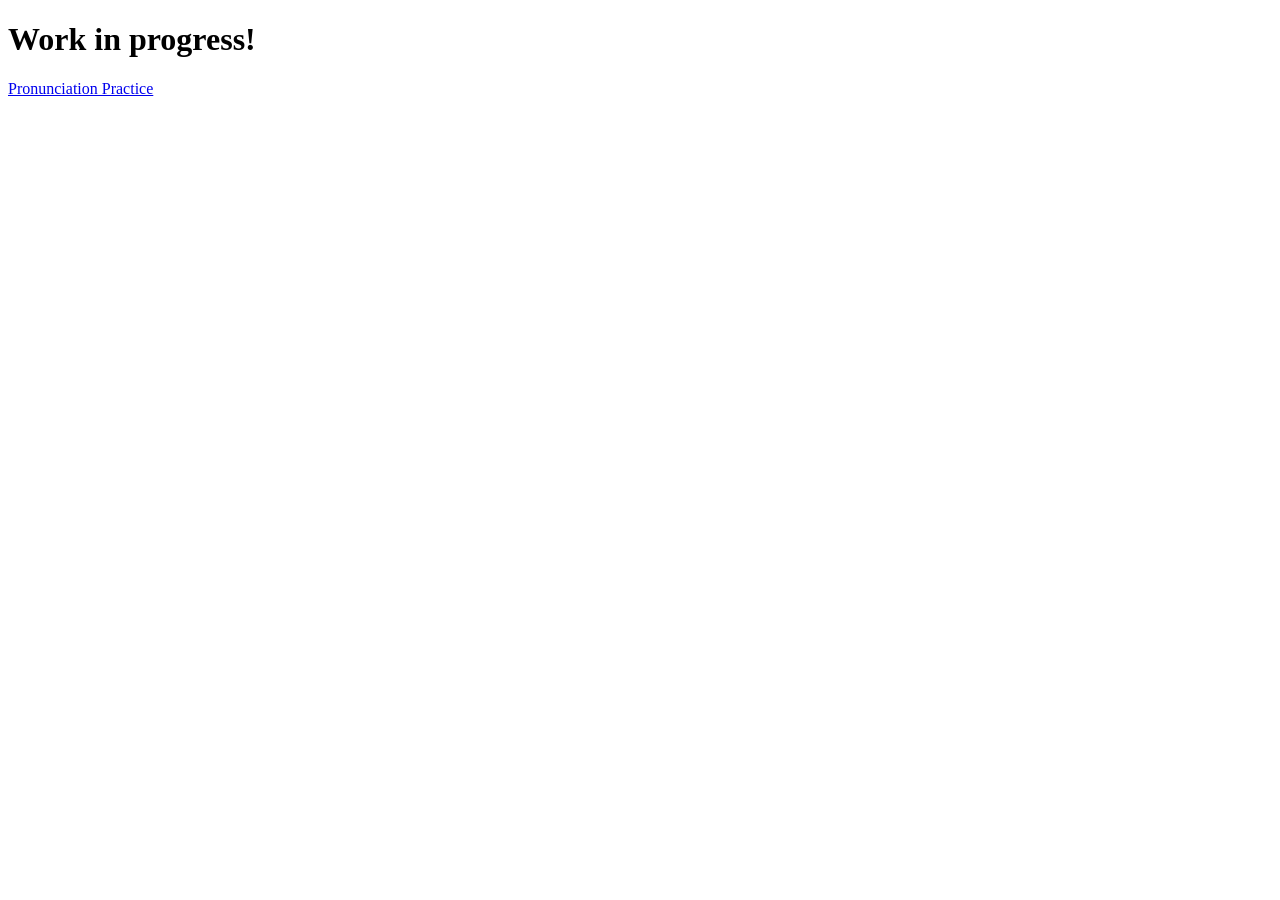
==== index.html @ 40777d64 "PronunciationPractice" ====
<!DOCTYPE html>
<html lang="en">
<head>
    <meta charset="UTF-8">
    <meta name="viewport" content="width=device-width, initial-scale=1.0">
    <title>한국말 공부</title>
    <link rel="icon" href="data:image/svg+xml,<svg xmlns='http://www.w3.org/2000/svg' viewBox='0 0 100 100'><text y='.9em' font-size='90'>🇰🇷</text></svg>">
</head>
<body>
<h1>Work in progress!</h1>
<a href="pronunciation.html">Pronunciation Practice</a>
</body>
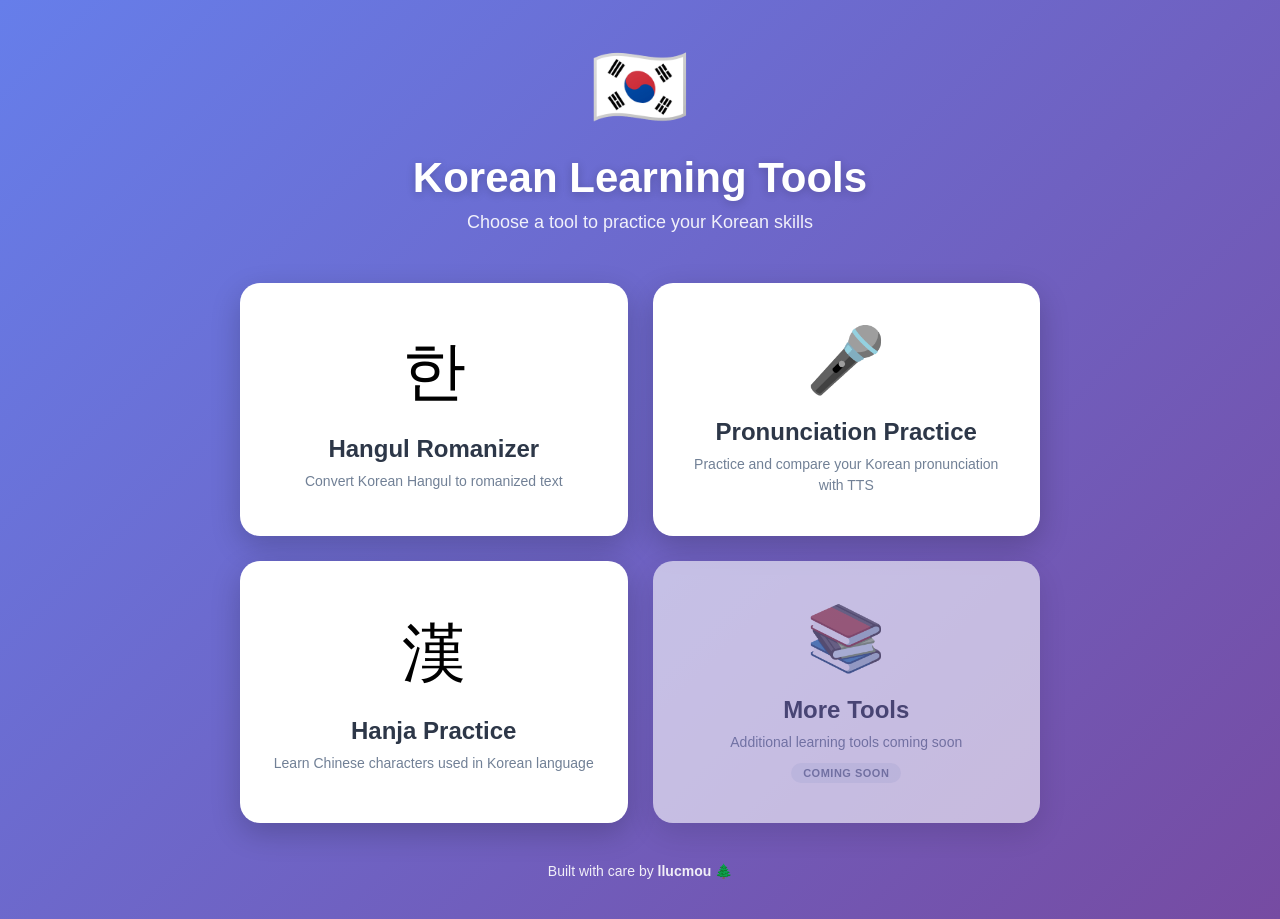
==== commit 4303c176: "Pronunciation Phrases + Hanja Study + Wiri/RR/MR Romanization" ====
--- a/index.html
+++ b/index.html
@@ -4,9 +4,288 @@
     <meta charset="UTF-8">
     <meta name="viewport" content="width=device-width, initial-scale=1.0">
     <title>한국말 공부</title>
+    <link rel="preconnect" href="https://fonts.googleapis.com">
+    <link rel="preconnect" href="https://fonts.gstatic.com" crossorigin>
+    <link href="https://fonts.googleapis.com/css2?family=Nanum+Gothic:wght@400;700;800&display=swap" rel="stylesheet">
     <link rel="icon" href="data:image/svg+xml,<svg xmlns='http://www.w3.org/2000/svg' viewBox='0 0 100 100'><text y='.9em' font-size='90'>🇰🇷</text></svg>">
+    <style>
+        * {
+            margin: 0;
+            padding: 0;
+            box-sizing: border-box;
+        }
+
+        body {
+            font-family: -apple-system, BlinkMacSystemFont, 'Segoe UI', sans-serif;
+            background: linear-gradient(135deg, #667eea 0%, #764ba2 100%);
+            min-height: 100vh;
+            padding: 40px 20px;
+            display: flex;
+            flex-direction: column;
+            align-items: center;
+            justify-content: center;
+        }
+
+        .container {
+            max-width: 800px;
+            width: 100%;
+        }
+
+        .header {
+            text-align: center;
+            margin-bottom: 50px;
+            animation: fadeInDown 0.6s ease;
+        }
+
+        @keyframes fadeInDown {
+            from {
+                opacity: 0;
+                transform: translateY(-20px);
+            }
+            to {
+                opacity: 1;
+                transform: translateY(0);
+            }
+        }
+
+        .logo {
+            font-size: 80px;
+            margin-bottom: 20px;
+            animation: bounce 5s ease infinite;
+        }
+
+        @keyframes bounce {
+            0%, 100% {
+                transform: translateY(0);
+            }
+            50% {
+                transform: translateY(-5px);
+            }
+        }
+
+        h1 {
+            color: white;
+            font-size: 42px;
+            margin-bottom: 10px;
+            font-weight: 800;
+            text-shadow: 0 2px 10px rgba(0, 0, 0, 0.2);
+        }
+
+        .subtitle {
+            color: rgba(255, 255, 255, 0.9);
+            font-size: 18px;
+            font-weight: 400;
+        }
+
+        .tools-grid {
+            display: grid;
+            grid-template-columns: repeat(2, 1fr);
+            gap: 25px;
+            margin-bottom: 40px;
+        }
+
+        .tool-card {
+            background: white;
+            border-radius: 20px;
+            padding: 40px 30px;
+            text-align: center;
+            cursor: pointer;
+            transition: all 0.3s ease;
+            box-shadow: 0 10px 30px rgba(0, 0, 0, 0.2);
+            text-decoration: none;
+            color: inherit;
+            display: flex;
+            flex-direction: column;
+            align-items: center;
+            justify-content: center;
+            min-height: 200px;
+            animation-fill-mode: both;
+        }
+
+        .tool-card:not(.coming-soon) {
+            animation: fadeInUp 0.6s ease;
+        }
+
+        @keyframes fadeInUp {
+            from {
+                opacity: 0;
+                transform: translateY(30px);
+            }
+            to {
+                opacity: 1;
+                transform: translateY(0);
+            }
+        }
+
+        @keyframes fadeInUpComingSoon {
+            from {
+                opacity: 0;
+                transform: translateY(30px);
+            }
+            to {
+                opacity: 0.6;
+                transform: translateY(0);
+            }
+        }
+
+        .tool-card:hover {
+            transform: translateY(-10px);
+            box-shadow: 0 15px 40px rgba(0, 0, 0, 0.3);
+        }
+
+        .tool-icon {
+            font-size: 64px;
+            margin-bottom: 20px;
+            display: block;
+            transition: transform 0.3s ease;
+        }
+
+        .tool-card:hover .tool-icon {
+            transform: scale(1.2) rotate(5deg);
+        }
+
+        .tool-title {
+            font-size: 24px;
+            font-weight: 700;
+            color: #2d3748;
+            margin-bottom: 8px;
+        }
+
+        .tool-description {
+            font-size: 14px;
+            color: #718096;
+            line-height: 1.5;
+        }
+
+        .coming-soon {
+            opacity: 0.6;
+            animation: fadeInUpComingSoon 0.6s ease;
+            cursor: not-allowed;
+        }
+
+        .coming-soon:hover {
+            transform: none;
+            box-shadow: 0 10px 30px rgba(0, 0, 0, 0.2);
+        }
+
+        .coming-soon .tool-icon {
+            filter: grayscale(50%);
+        }
+
+        .coming-soon:hover .tool-icon {
+            transform: none;
+        }
+
+        .coming-soon-badge {
+            display: inline-block;
+            background: #edf2f7;
+            color: #718096;
+            padding: 4px 12px;
+            border-radius: 12px;
+            font-size: 11px;
+            font-weight: 600;
+            margin-top: 10px;
+            text-transform: uppercase;
+            letter-spacing: 0.5px;
+        }
+
+        .footer {
+            text-align: center;
+            color: white;
+            font-size: 14px;
+            margin-top: 40px;
+            opacity: 0.9;
+            animation: fadeIn 1s ease 0.8s;
+            animation-fill-mode: both;
+        }
+
+        @keyframes fadeIn {
+            from {
+                opacity: 0;
+            }
+            to {
+                opacity: 0.9;
+            }
+        }
+
+        .footer a {
+            color: white;
+            text-decoration: none;
+            font-weight: 600;
+            transition: opacity 0.3s ease;
+        }
+
+        .footer a:hover {
+            opacity: 0.7;
+        }
+
+        @media (max-width: 600px) {
+            .tools-grid {
+                grid-template-columns: 1fr;
+                gap: 20px;
+            }
+
+            h1 {
+                font-size: 32px;
+            }
+
+            .logo {
+                font-size: 60px;
+            }
+
+            .tool-card {
+                padding: 35px 25px;
+                min-height: 180px;
+            }
+
+            .tool-icon {
+                font-size: 56px;
+            }
+
+            .tool-title {
+                font-size: 22px;
+            }
+        }
+    </style>
 </head>
 <body>
-<h1>Work in progress!</h1>
-<a href="pronunciation.html">Pronunciation Practice</a>
+    <div class="container">
+        <div class="header">
+            <div class="logo">🇰🇷</div>
+            <h1>Korean Learning Tools</h1>
+            <p class="subtitle">Choose a tool to practice your Korean skills</p>
+        </div>
+
+        <div class="tools-grid">
+            <a href="romanization.html" class="tool-card">
+                <span class="tool-icon">한</span>
+                <h2 class="tool-title">Hangul Romanizer</h2>
+                <p class="tool-description">Convert Korean Hangul to romanized text</p>
+            </a>
+
+            <a href="pronunciation.html" class="tool-card">
+                <span class="tool-icon">🎤</span>
+                <h2 class="tool-title">Pronunciation Practice</h2>
+                <p class="tool-description">Practice and compare your Korean pronunciation with TTS</p>
+            </a>
+
+            <a href="hanja.html" class="tool-card">
+                <span class="tool-icon">漢</span>
+                <h2 class="tool-title">Hanja Practice</h2>
+                <p class="tool-description">Learn Chinese characters used in Korean language</p>
+            </a>
+
+            <div class="tool-card coming-soon">
+                <span class="tool-icon">📚</span>
+                <h2 class="tool-title">More Tools</h2>
+                <p class="tool-description">Additional learning tools coming soon</p>
+                <span class="coming-soon-badge">Coming Soon</span>
+            </div>
+        </div>
+
+        <div class="footer">
+            Built with care by <a href="https://github.com/lluckymou" target="_blank">llucmou 🌲</a>
+        </div>
+    </div>
 </body>
+</html>
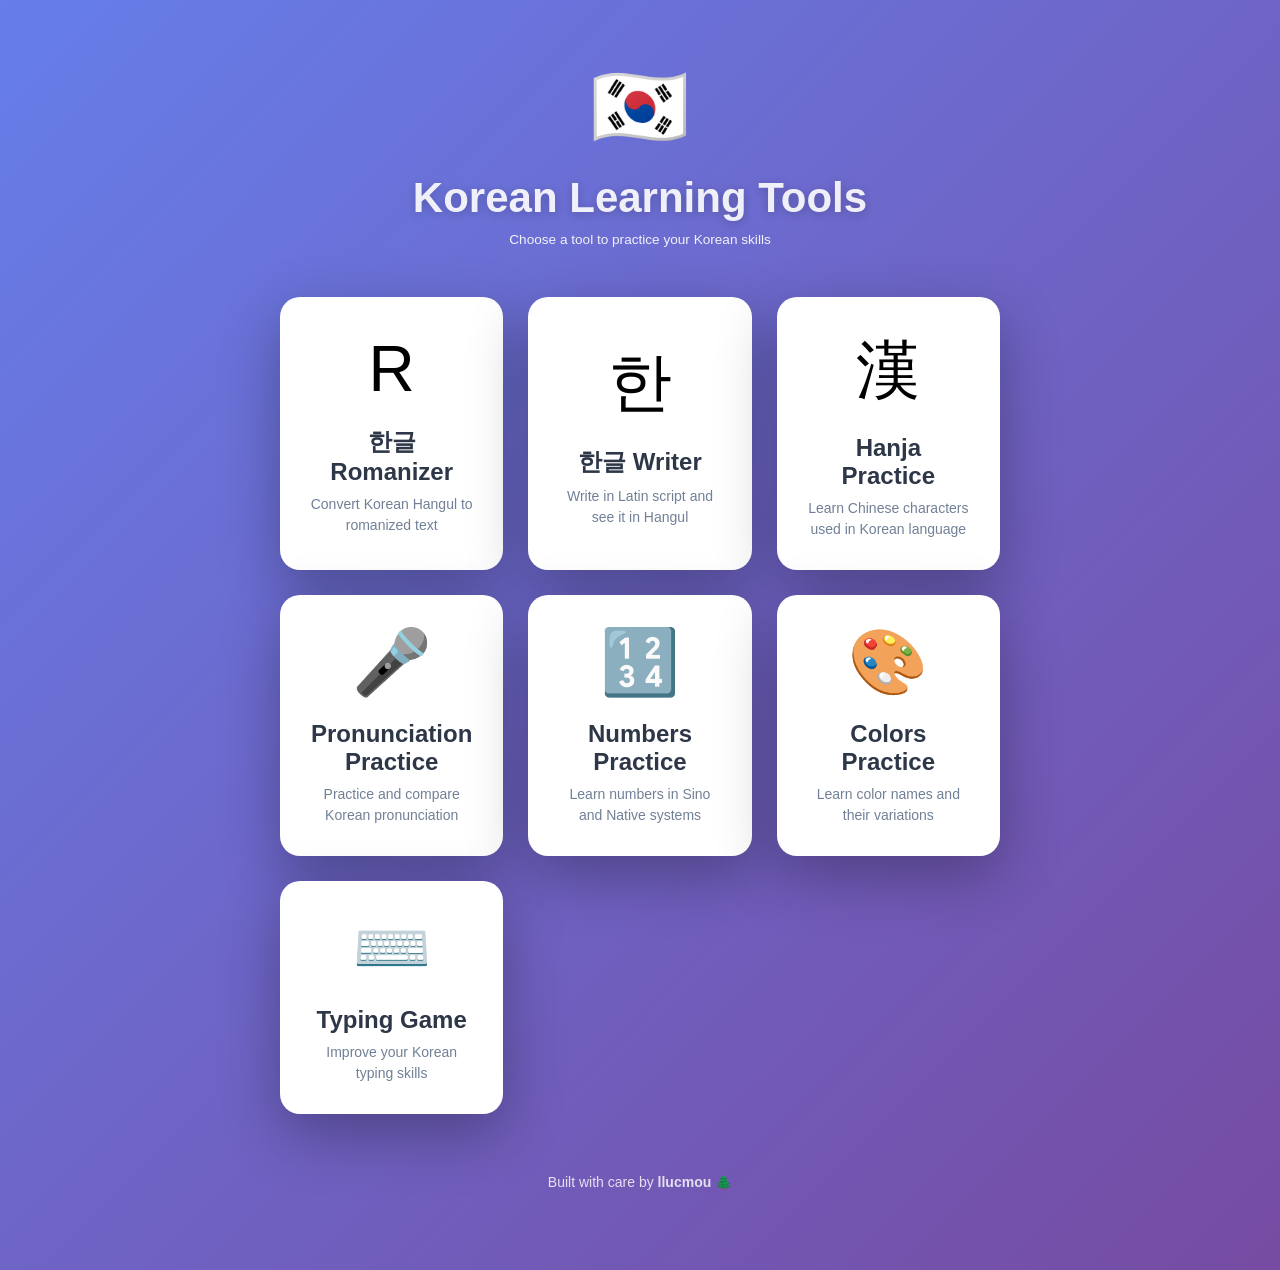
==== commit 572343bd: "Project Refactor + Typing Game/Numbers/Colors" ====
--- a/index.html
+++ b/index.html
@@ -8,27 +8,13 @@
     <link rel="preconnect" href="https://fonts.gstatic.com" crossorigin>
     <link href="https://fonts.googleapis.com/css2?family=Nanum+Gothic:wght@400;700;800&display=swap" rel="stylesheet">
     <link rel="icon" href="data:image/svg+xml,<svg xmlns='http://www.w3.org/2000/svg' viewBox='0 0 100 100'><text y='.9em' font-size='90'>🇰🇷</text></svg>">
+    <link rel="stylesheet" href="assets/config.css">
+    <link rel="stylesheet" href="assets/shared.css">
     <style>
-        * {
-            margin: 0;
-            padding: 0;
-            box-sizing: border-box;
-        }
-
-        body {
-            font-family: -apple-system, BlinkMacSystemFont, 'Segoe UI', sans-serif;
-            background: linear-gradient(135deg, #667eea 0%, #764ba2 100%);
-            min-height: 100vh;
-            padding: 40px 20px;
-            display: flex;
-            flex-direction: column;
-            align-items: center;
-            justify-content: center;
-        }
-
         .container {
             max-width: 800px;
-            width: 100%;
+            box-shadow: none;
+            background: none;
         }
 
         .header {
@@ -64,7 +50,7 @@
         }
 
         h1 {
-            color: white;
+            color: var(--text-light);
             font-size: 42px;
             margin-bottom: 10px;
             font-weight: 800;
@@ -72,9 +58,7 @@
         }
 
         .subtitle {
-            color: rgba(255, 255, 255, 0.9);
-            font-size: 18px;
-            font-weight: 400;
+            color: var(--text-light);
         }
 
         .tools-grid {
@@ -85,13 +69,13 @@
         }
 
         .tool-card {
-            background: white;
-            border-radius: 20px;
-            padding: 40px 30px;
+            background: var(--white);
+            border-radius: var(--border-radius);
+            padding: 30px;
             text-align: center;
             cursor: pointer;
-            transition: all 0.3s ease;
-            box-shadow: 0 10px 30px rgba(0, 0, 0, 0.2);
+            transition: var(--transition);
+            box-shadow: var(--shadow);
             text-decoration: none;
             color: inherit;
             display: flex;
@@ -130,7 +114,7 @@
 
         .tool-card:hover {
             transform: translateY(-10px);
-            box-shadow: 0 15px 40px rgba(0, 0, 0, 0.3);
+            box-shadow: var(--shadow-hover);
         }
 
         .tool-icon {
@@ -147,7 +131,7 @@
         .tool-title {
             font-size: 24px;
             font-weight: 700;
-            color: #2d3748;
+            color: var(--text-color);
             margin-bottom: 8px;
         }
 
@@ -165,7 +149,7 @@
 
         .coming-soon:hover {
             transform: none;
-            box-shadow: 0 10px 30px rgba(0, 0, 0, 0.2);
+            box-shadow: var(--shadow);
         }
 
         .coming-soon .tool-icon {
@@ -191,7 +175,7 @@
 
         .footer {
             text-align: center;
-            color: white;
+            color: var(--text-light);
             font-size: 14px;
             margin-top: 40px;
             opacity: 0.9;
@@ -209,7 +193,7 @@
         }
 
         .footer a {
-            color: white;
+            color: var(--text-light);
             text-decoration: none;
             font-weight: 600;
             transition: opacity 0.3s ease;
@@ -217,6 +201,12 @@
 
         .footer a:hover {
             opacity: 0.7;
+        }
+
+        @media (min-width: 900px) {
+            .tools-grid {
+                grid-template-columns: repeat(3, 1fr);
+            }
         }
 
         @media (max-width: 600px) {
@@ -257,30 +247,47 @@
         </div>
 
         <div class="tools-grid">
-            <a href="romanization.html" class="tool-card">
+            <a href="apps/romanizer.html" class="tool-card">
+                <span class="tool-icon">R</span>
+                <h2 class="tool-title">한글 Romanizer</h2>
+                <p class="tool-description">Convert Korean Hangul to romanized text</p>
+            </a>
+
+            <a href="apps/hangeul-writer.html" class="tool-card">
                 <span class="tool-icon">한</span>
-                <h2 class="tool-title">Hangul Romanizer</h2>
-                <p class="tool-description">Convert Korean Hangul to romanized text</p>
-            </a>
-
-            <a href="pronunciation.html" class="tool-card">
-                <span class="tool-icon">🎤</span>
-                <h2 class="tool-title">Pronunciation Practice</h2>
-                <p class="tool-description">Practice and compare your Korean pronunciation with TTS</p>
-            </a>
-
-            <a href="hanja.html" class="tool-card">
+                <h2 class="tool-title">한글 Writer</h2>
+                <p class="tool-description">Write in Latin script and see it in Hangul</p>
+            </a>
+
+            <a href="apps/hanja.html" class="tool-card">
                 <span class="tool-icon">漢</span>
                 <h2 class="tool-title">Hanja Practice</h2>
                 <p class="tool-description">Learn Chinese characters used in Korean language</p>
             </a>
 
-            <div class="tool-card coming-soon">
-                <span class="tool-icon">📚</span>
-                <h2 class="tool-title">More Tools</h2>
-                <p class="tool-description">Additional learning tools coming soon</p>
-                <span class="coming-soon-badge">Coming Soon</span>
-            </div>
+            <a href="apps/pronunciation.html" class="tool-card">
+                <span class="tool-icon">🎤</span>
+                <h2 class="tool-title">Pronunciation Practice</h2>
+                <p class="tool-description">Practice and compare Korean pronunciation</p>
+            </a>
+
+            <a href="apps/numbers.html" class="tool-card">
+                <span class="tool-icon">🔢</span>
+                <h2 class="tool-title">Numbers Practice</h2>
+                <p class="tool-description">Learn numbers in Sino and Native systems</p>
+            </a>
+
+            <a href="apps/colors.html" class="tool-card">
+                <span class="tool-icon">🎨</span>
+                <h2 class="tool-title">Colors Practice</h2>
+                <p class="tool-description">Learn color names and their variations</p>
+            </a>
+
+            <a href="apps/typing-game.html" class="tool-card">
+                <span class="tool-icon">⌨️</span>
+                <h2 class="tool-title">Typing Game</h2>
+                <p class="tool-description">Improve your Korean typing skills</p>
+            </a>
         </div>
 
         <div class="footer">
--- a/assets/config.css
+++ b/assets/config.css
@@ -0,0 +1,19 @@
+/* config.css - Variables for colors, shadows, animations, etc. */
+:root {
+  --primary-color: #667eea;
+  --secondary-color: #764ba2;
+  --background-gradient: linear-gradient(135deg, var(--primary-color) 0%, var(--secondary-color) 100%);
+  --white: #ffffff;
+  --light-gray: #f7fafc;
+  --medium-gray: #e2e8f0;
+  --dark-gray: #2d3748;
+  --text-color: #2d3748;
+  --text-light: rgba(255, 255, 255, 0.9);
+  --shadow: 0 20px 60px rgba(0, 0, 0, 0.3);
+  --shadow-hover: 0 15px 40px rgba(0, 0, 0, 0.3);
+  --border-radius: 20px;
+  --border-radius-small: 10px;
+  --transition: all 0.3s ease;
+  --font-family: -apple-system, BlinkMacSystemFont, 'Segoe UI', sans-serif;
+  --font-family-hangul: 'Nanum Gothic', sans-serif;
+}
--- a/assets/shared.css
+++ b/assets/shared.css
@@ -0,0 +1,244 @@
+/* shared.css - Common styles for all pages */
+* {
+  margin: 0;
+  padding: 0;
+  box-sizing: border-box;
+}
+
+body {
+  font-family: var(--font-family);
+  background: var(--background-gradient);
+  min-height: 100vh;
+  padding: 20px;
+  display: flex;
+  flex-direction: column;
+  align-items: center;
+  justify-content: center;
+}
+
+.container {
+  background: var(--white);
+  border-radius: var(--border-radius);
+  padding: 40px;
+  max-width: 700px;
+  width: 100%;
+  box-shadow: var(--shadow);
+  position: relative;
+}
+
+h1 {
+  text-align: center;
+  color: var(--primary-color);
+  margin-bottom: 10px;
+  font-size: 36px;
+}
+
+.subtitle {
+  text-align: center;
+  color: #888;
+  margin-bottom: 30px;
+  font-size: clamp(.7rem,1.5vw,.85rem);
+}
+
+.btn {
+  padding: 15px 25px;
+  border: none;
+  border-radius: var(--border-radius-small);
+  font-size: 16px;
+  font-weight: 600;
+  cursor: pointer;
+  transition: var(--transition);
+  background: var(--primary-color);
+  color: var(--white);
+  width: 100%;
+  margin-bottom: 20px;
+}
+
+.btn:hover {
+  background: #5568d3;
+  transform: translateY(-2px);
+  box-shadow: 0 5px 15px rgba(102, 126, 234, 0.4);
+}
+
+.btn:active {
+  transform: translateY(0);
+}
+
+.input-field {
+  width: 100%;
+  padding: 12px 15px;
+  border: 2px solid var(--medium-gray);
+  border-radius: 8px;
+  font-size: 16px;
+  transition: var(--transition);
+}
+
+.input-field:focus {
+  outline: none;
+  border-color: var(--primary-color);
+}
+
+.footer {
+  margin-top: 30px;
+  text-align: center;
+  color: var(--white);
+  font-size: 14px;
+  padding: 20px;
+}
+
+.footer a {
+  color: var(--white);
+  text-decoration: none;
+  font-weight: 600;
+  transition: opacity 0.3s ease;
+}
+
+.footer a:hover {
+  opacity: 0.8;
+}
+
+/* Unified close button styles */
+.close-btn {
+  position: absolute;
+  top: 20px;
+  right: 20px;
+  width: 24px;
+  height: 24px;
+  border-radius: 50%;
+  background: #ff6b6b;
+  border: none;
+  color: white;
+  font-size: 14px;
+  cursor: pointer;
+  display: flex;
+  align-items: center;
+  justify-content: center;
+  transition: all 0.3s ease;
+  opacity: 0;
+  padding: 0;
+}
+
+.close-btn::before {
+  content: "✕";
+}
+
+.close-btn:hover {
+  background: #ff5252;
+  transform: scale(1.1);
+}
+
+.number-display:hover .number-controls, .color-display:hover .color-controls {
+    opacity: 1;
+}
+
+
+.container:hover .close-btn {
+  opacity: 0.33;
+}
+
+.close-btn:hover {
+  opacity: 1 !important;
+}
+
+@media (max-width: 600px) {
+  .close-btn {
+    opacity: 1;
+  }
+}
+
+/* Unified control button styles */
+.control-btn {
+  padding: 8px 12px;
+  border: none;
+  border-radius: 6px;
+  font-size: 11px;
+  font-weight: 600;
+  cursor: pointer;
+  transition: all 0.3s ease;
+  background: rgba(255, 255, 255, 0.9);
+  color: var(--text-color);
+  box-shadow: 0 2px 4px rgba(0, 0, 0, 0.1);
+  opacity: 0;
+}
+
+.display-container:hover .control-btn,
+.hanja-display:hover .control-btn,
+.number-display:hover .control-btn,
+.color-display:hover .control-btn {
+  opacity: 0.33;
+}
+
+.control-btn:hover {
+  opacity: 1 !important;
+  background: var(--white);
+  transform: translateY(-1px);
+  box-shadow: 0 4px 8px rgba(0, 0, 0, 0.2);
+}
+
+.hanja-controls, .number-controls, .color-controls {
+  width: calc(100% - 32px);
+}
+
+.hanja-controls .middle, .number-controls .middle, .color-controls .middle {
+  margin-right: auto;
+}
+
+@media (max-width: 600px) {
+  .control-btn {
+    opacity: 1 !important;
+  }
+}
+
+@media (max-width: 600px) {
+  .container {
+    padding: 25px;
+  }
+
+  h1 {
+    font-size: 24px;
+  }
+}
+
+.stats-container {
+  background: var(--light-gray);
+  border-radius: 10px;
+  padding: 20px;
+  display: grid;
+  grid-template-columns: 1fr 1fr;
+  gap: 15px;
+}
+
+.stat-item {
+  text-align: center;
+}
+
+.stat-label {
+  color: #718096;
+  font-size: 12px;
+  margin-bottom: 5px;
+  font-weight: 500;
+}
+
+.stat-value {
+  color: var(--text-color);
+  font-size: 24px;
+  font-weight: 700;
+}
+
+.stat-consecutive {
+  color: var(--primary-color);
+  font-size: 14px;
+  font-weight: 600;
+  margin-top: 2px;
+}
+
+.info-box {
+  background: var(--light-gray);
+  border-left: 4px solid var(--primary-color);
+  padding: 15px;
+  border-radius: 5px;
+  margin-top: 20px;
+  font-size: 14px;
+  color: #555;
+  line-height: 1.6;
+}
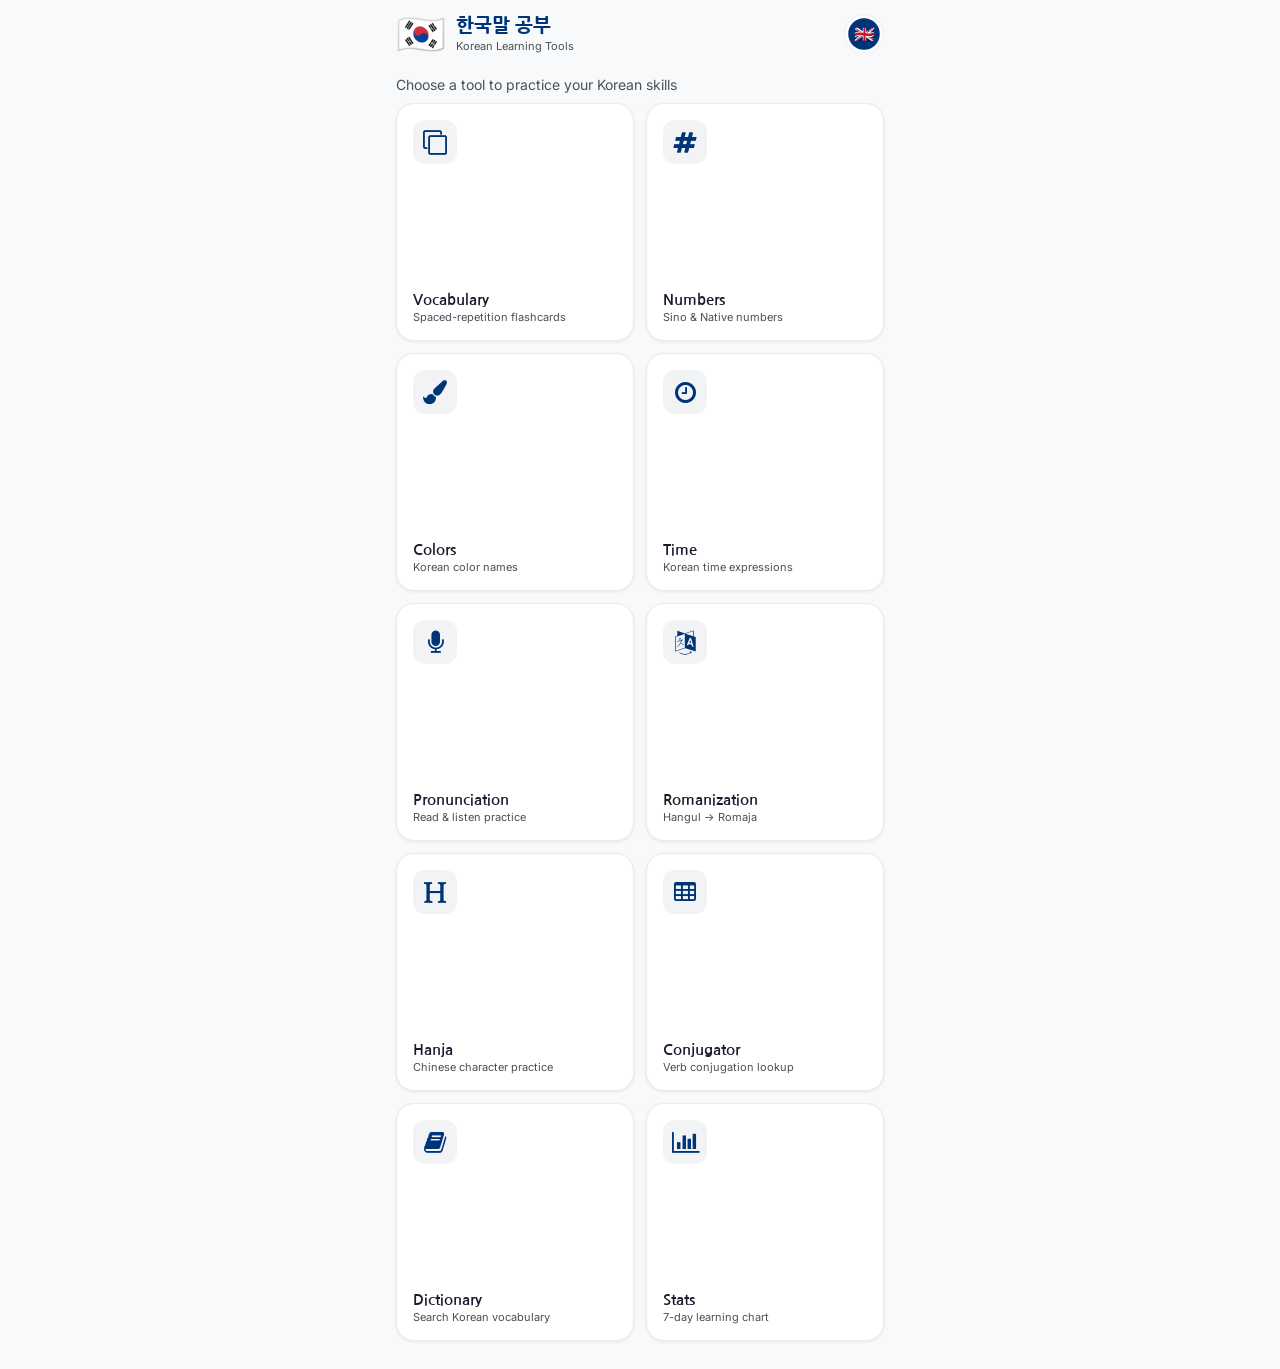
==== commit 3e694d3b: "Complete Makeover" ====
--- a/index.html
+++ b/index.html
@@ -1,298 +1,66 @@
 <!DOCTYPE html>
 <html lang="en">
 <head>
-    <meta charset="UTF-8">
-    <meta name="viewport" content="width=device-width, initial-scale=1.0">
-    <title>한국말 공부</title>
-    <link rel="preconnect" href="https://fonts.googleapis.com">
-    <link rel="preconnect" href="https://fonts.gstatic.com" crossorigin>
-    <link href="https://fonts.googleapis.com/css2?family=Nanum+Gothic:wght@400;700;800&display=swap" rel="stylesheet">
-    <link rel="icon" href="data:image/svg+xml,<svg xmlns='http://www.w3.org/2000/svg' viewBox='0 0 100 100'><text y='.9em' font-size='90'>🇰🇷</text></svg>">
-    <link rel="stylesheet" href="assets/config.css">
-    <link rel="stylesheet" href="assets/shared.css">
-    <style>
-        .container {
-            max-width: 800px;
-            box-shadow: none;
-            background: none;
-        }
+  <meta charset="UTF-8" />
+  <meta name="viewport" content="width=device-width, initial-scale=1, viewport-fit=cover, maximum-scale=5" />
+  <meta name="theme-color" content="#C60C30" />
+  <meta name="description" content="Hangugeo — A Korean Learning Tool with dictionary, flashcards, numbers, colors, pronunciation, romanization, and hanja." />
+  <title>한국말 공부 · Hangugeo</title>
 
-        .header {
-            text-align: center;
-            margin-bottom: 50px;
-            animation: fadeInDown 0.6s ease;
-        }
+  <!-- Google Fonts: Korean-capable fonts -->
+  <link rel="preconnect" href="https://fonts.googleapis.com" />
+  <link rel="preconnect" href="https://fonts.gstatic.com" crossorigin />
+  <link href="https://fonts.googleapis.com/css2?family=Inter:wght@400;600;700;800&family=Nanum+Gothic:wght@400;700;800&family=Nanum+Myeongjo:wght@400;700;800&family=Noto+Serif+TC:wght@400;700&family=Yuji+Boku&display=swap" rel="stylesheet" />
 
-        @keyframes fadeInDown {
-            from {
-                opacity: 0;
-                transform: translateY(-20px);
-            }
-            to {
-                opacity: 1;
-                transform: translateY(0);
-            }
-        }
+  <!-- Font Awesome 4.7 (local) -->
+  <link rel="stylesheet" href="assets/fonts/font-awesome.min.css" />
 
-        .logo {
-            font-size: 80px;
-            margin-bottom: 20px;
-            animation: bounce 5s ease infinite;
-        }
-
-        @keyframes bounce {
-            0%, 100% {
-                transform: translateY(0);
-            }
-            50% {
-                transform: translateY(-5px);
-            }
-        }
-
-        h1 {
-            color: var(--text-light);
-            font-size: 42px;
-            margin-bottom: 10px;
-            font-weight: 800;
-            text-shadow: 0 2px 10px rgba(0, 0, 0, 0.2);
-        }
-
-        .subtitle {
-            color: var(--text-light);
-        }
-
-        .tools-grid {
-            display: grid;
-            grid-template-columns: repeat(2, 1fr);
-            gap: 25px;
-            margin-bottom: 40px;
-        }
-
-        .tool-card {
-            background: var(--white);
-            border-radius: var(--border-radius);
-            padding: 30px;
-            text-align: center;
-            cursor: pointer;
-            transition: var(--transition);
-            box-shadow: var(--shadow);
-            text-decoration: none;
-            color: inherit;
-            display: flex;
-            flex-direction: column;
-            align-items: center;
-            justify-content: center;
-            min-height: 200px;
-            animation-fill-mode: both;
-        }
-
-        .tool-card:not(.coming-soon) {
-            animation: fadeInUp 0.6s ease;
-        }
-
-        @keyframes fadeInUp {
-            from {
-                opacity: 0;
-                transform: translateY(30px);
-            }
-            to {
-                opacity: 1;
-                transform: translateY(0);
-            }
-        }
-
-        @keyframes fadeInUpComingSoon {
-            from {
-                opacity: 0;
-                transform: translateY(30px);
-            }
-            to {
-                opacity: 0.6;
-                transform: translateY(0);
-            }
-        }
-
-        .tool-card:hover {
-            transform: translateY(-10px);
-            box-shadow: var(--shadow-hover);
-        }
-
-        .tool-icon {
-            font-size: 64px;
-            margin-bottom: 20px;
-            display: block;
-            transition: transform 0.3s ease;
-        }
-
-        .tool-card:hover .tool-icon {
-            transform: scale(1.2) rotate(5deg);
-        }
-
-        .tool-title {
-            font-size: 24px;
-            font-weight: 700;
-            color: var(--text-color);
-            margin-bottom: 8px;
-        }
-
-        .tool-description {
-            font-size: 14px;
-            color: #718096;
-            line-height: 1.5;
-        }
-
-        .coming-soon {
-            opacity: 0.6;
-            animation: fadeInUpComingSoon 0.6s ease;
-            cursor: not-allowed;
-        }
-
-        .coming-soon:hover {
-            transform: none;
-            box-shadow: var(--shadow);
-        }
-
-        .coming-soon .tool-icon {
-            filter: grayscale(50%);
-        }
-
-        .coming-soon:hover .tool-icon {
-            transform: none;
-        }
-
-        .coming-soon-badge {
-            display: inline-block;
-            background: #edf2f7;
-            color: #718096;
-            padding: 4px 12px;
-            border-radius: 12px;
-            font-size: 11px;
-            font-weight: 600;
-            margin-top: 10px;
-            text-transform: uppercase;
-            letter-spacing: 0.5px;
-        }
-
-        .footer {
-            text-align: center;
-            color: var(--text-light);
-            font-size: 14px;
-            margin-top: 40px;
-            opacity: 0.9;
-            animation: fadeIn 1s ease 0.8s;
-            animation-fill-mode: both;
-        }
-
-        @keyframes fadeIn {
-            from {
-                opacity: 0;
-            }
-            to {
-                opacity: 0.9;
-            }
-        }
-
-        .footer a {
-            color: var(--text-light);
-            text-decoration: none;
-            font-weight: 600;
-            transition: opacity 0.3s ease;
-        }
-
-        .footer a:hover {
-            opacity: 0.7;
-        }
-
-        @media (min-width: 900px) {
-            .tools-grid {
-                grid-template-columns: repeat(3, 1fr);
-            }
-        }
-
-        @media (max-width: 600px) {
-            .tools-grid {
-                grid-template-columns: 1fr;
-                gap: 20px;
-            }
-
-            h1 {
-                font-size: 32px;
-            }
-
-            .logo {
-                font-size: 60px;
-            }
-
-            .tool-card {
-                padding: 35px 25px;
-                min-height: 180px;
-            }
-
-            .tool-icon {
-                font-size: 56px;
-            }
-
-            .tool-title {
-                font-size: 22px;
-            }
-        }
-    </style>
+  <link rel="manifest" href="manifest.json" />
+  <link rel="icon" type="image/svg+xml" href="assets/favicon.svg" />
+  <link rel="apple-touch-icon" href="assets/hangugeo.png" />
+  <link rel="stylesheet" href="assets/css/styles.css" />
 </head>
 <body>
-    <div class="container">
-        <div class="header">
-            <div class="logo">🇰🇷</div>
-            <h1>Korean Learning Tools</h1>
-            <p class="subtitle">Choose a tool to practice your Korean skills</p>
+  <div class="app">
+    <!-- Header: brand + language selector -->
+    <header class="header">
+      <div class="brand" id="brand">
+        <div class="logo">🇰🇷</div>
+        <div>
+          <div class="title">한국말 공부</div>
+          <div class="subtitle" id="appSubtitle"></div>
         </div>
+      </div>
+      <div class="lang" id="langSel"></div>
+    </header>
 
-        <div class="tools-grid">
-            <a href="apps/romanizer.html" class="tool-card">
-                <span class="tool-icon">R</span>
-                <h2 class="tool-title">한글 Romanizer</h2>
-                <p class="tool-description">Convert Korean Hangul to romanized text</p>
-            </a>
+    <!-- Banners (data status + vocabulary queue lock) -->
+    <div id="bannerHost"></div>
 
-            <a href="apps/hangeul-writer.html" class="tool-card">
-                <span class="tool-icon">한</span>
-                <h2 class="tool-title">한글 Writer</h2>
-                <p class="tool-description">Write in Latin script and see it in Hangul</p>
-            </a>
+    <!-- Main routed view -->
+    <main id="main"></main>
+  </div>
 
-            <a href="apps/hanja.html" class="tool-card">
-                <span class="tool-icon">漢</span>
-                <h2 class="tool-title">Hanja Practice</h2>
-                <p class="tool-description">Learn Chinese characters used in Korean language</p>
-            </a>
+  <!-- Hangul.js: Korean text processing (kept from original) -->
+  <script src="assets/hangul.js"></script>
 
-            <a href="apps/pronunciation.html" class="tool-card">
-                <span class="tool-icon">🎤</span>
-                <h2 class="tool-title">Pronunciation Practice</h2>
-                <p class="tool-description">Practice and compare Korean pronunciation</p>
-            </a>
+  <!-- Core libs (order matters) -->
+  <script src="assets/js/i18n.js"></script>
+  <script src="assets/js/icons.js"></script>
+  <script src="assets/js/ui.js"></script>
+  <script src="assets/js/store.js"></script>
+  <script src="assets/js/tts.js"></script>
+  <script src="assets/js/staticdata.js"></script>
 
-            <a href="apps/numbers.html" class="tool-card">
-                <span class="tool-icon">🔢</span>
-                <h2 class="tool-title">Numbers Practice</h2>
-                <p class="tool-description">Learn numbers in Sino and Native systems</p>
-            </a>
+  <!-- Hanja data: full character database + utils (272KB) -->
+  <script src="assets/hanja-utils.js"></script>
+  <script src="assets/hanja.js"></script>
 
-            <a href="apps/colors.html" class="tool-card">
-                <span class="tool-icon">🎨</span>
-                <h2 class="tool-title">Colors Practice</h2>
-                <p class="tool-description">Learn color names and their variations</p>
-            </a>
+  <!-- Full dictionary dataset (13,669 words, ~2MB) -->
+  <script src="assets/hangugeo_data.js"></script>
+  <script src="assets/js/lexicon.js"></script>
 
-            <a href="apps/typing-game.html" class="tool-card">
-                <span class="tool-icon">⌨️</span>
-                <h2 class="tool-title">Typing Game</h2>
-                <p class="tool-description">Improve your Korean typing skills</p>
-            </a>
-        </div>
-
-        <div class="footer">
-            Built with care by <a href="https://github.com/lluckymou" target="_blank">llucmou 🌲</a>
-        </div>
-    </div>
+  <!-- App + modules -->
+  <script src="assets/js/app.js"></script>
 </body>
-</html>+</html>
--- a/assets/css/styles.css
+++ b/assets/css/styles.css
@@ -0,0 +1,505 @@
+/* ==================================================================
+   Hangugeo — Clean modern design with Korean flag palette
+   Red #C60C30 · Blue #003478 · White · Black
+   Mobile-first, content capped at ~520px.
+   ================================================================== */
+
+/* ---- Design tokens ------------------------------------------- */
+:root {
+  --red:         #C60C30;
+  --red-light:   #e74c5e;
+  --blue:        #003478;
+  --blue-light:  #1a5bb5;
+  --white:       #ffffff;
+  --black:       #1a1a2e;
+  --gray-50:     #f8f9fa;
+  --gray-100:    #f1f3f5;
+  --gray-200:    #e9ecef;
+  --gray-300:    #dee2e6;
+  --gray-500:    #868e96;
+  --gray-700:    #495057;
+  --gray-900:    #212529;
+
+  --ink:         var(--black);
+  --ink-soft:    var(--gray-700);
+  --ok:          #2b9e5e;
+  --err:         #dc3545;
+
+  --radius:      18px;
+  --radius-sm:   12px;
+  --shadow-sm:   0 1px 3px rgba(0,0,0,.08);
+  --shadow:      0 2px 12px rgba(0,0,0,.10);
+  --shadow-lg:   0 8px 30px rgba(0,0,0,.12);
+
+  --maxw: 520px;
+}
+
+* { box-sizing: border-box; margin: 0; padding: 0; }
+
+html, body { height: 100%; }
+
+body {
+  font-family: 'Inter', 'Nanum Gothic', system-ui, -apple-system, sans-serif;
+  color: var(--ink);
+  background: var(--gray-50);
+  -webkit-font-smoothing: antialiased;
+  overflow-x: hidden;
+}
+
+/* ---- App shell ---------------------------------------------- */
+.app {
+  width: 100%; max-width: var(--maxw); margin: 0 auto;
+  min-height: 100vh;
+  padding: 0 16px calc(28px + env(safe-area-inset-bottom));
+  display: flex; flex-direction: column;
+}
+
+/* ---- Header -------------------------------------------------- */
+.header {
+  position: sticky; top: 0; z-index: 30;
+  display: flex; align-items: center; gap: 12px;
+  padding: 14px 0 12px;
+  background: var(--gray-50);
+}
+.header .brand {
+  display: flex; align-items: center; gap: 10px;
+  cursor: pointer; flex: 1; min-width: 0;
+}
+.header .logo {
+  font-size: 40px; line-height: 1; flex-shrink: 0;
+}
+.header .title {
+  font-family: 'Nanum Gothic', 'Inter', sans-serif;
+  font-weight: 800; font-size: 19px; line-height: 1.15;
+  color: var(--blue); white-space: nowrap;
+}
+.header .subtitle { font-size: 11px; color: var(--ink-soft); margin-top: 3px; }
+
+/* language selector */
+.lang {
+  display: flex; gap: 4px; padding: 4px;
+  border-radius: 999px; background: var(--white);
+  border: 1px solid var(--gray-200);
+}
+.lang button {
+  border: 0; background: transparent; font-size: 16px;
+  width: 30px; height: 30px; border-radius: 999px;
+  cursor: pointer; display: grid; place-items: center;
+  transition: transform .15s, background .15s; font-family: inherit;
+}
+.lang button.active { background: var(--blue); color: #fff; transform: scale(1.05); }
+.lang button:active { transform: scale(.92); }
+.lang.collapsed button:not(.active) { display: none; }
+
+/* streak flame chip */
+.streak-chip {
+  display: flex; align-items: center; gap: 4px;
+  padding: 8px 14px 8px 10px; border-radius: 999px;
+  background: var(--white); border: 1px solid var(--gray-200);
+  color: var(--red); font-weight: 700; font-size: 13px; cursor: pointer;
+  font-family: inherit; flex-shrink: 0; box-shadow: var(--shadow-sm);
+}
+.streak-chip i.fa { font-size: 18px; color: var(--red); }
+.streak-chip:active { transform: scale(.93); }
+
+/* ---- Streak / queue banners -------------------------------- */
+.banner {
+  display: flex; align-items: center; gap: 12px;
+  padding: 13px 16px; border-radius: var(--radius-sm);
+  margin-bottom: 14px; background: var(--white);
+  border: 1px solid var(--gray-200); box-shadow: var(--shadow-sm);
+}
+.banner.lock { border-color: rgba(198,12,48,.3); background: #fff5f5; }
+.banner .banner-txt { flex: 1; font-size: 13px; line-height: 1.35; }
+.banner .banner-txt b { color: var(--red); }
+
+/* ---- Module grid -------------------------------------------- */
+.grid {
+  display: grid; grid-template-columns: repeat(2, 1fr);
+  gap: 12px; margin-top: 8px;
+}
+.mod-card {
+  position: relative; aspect-ratio: 1 / 1;
+  padding: 16px; border-radius: var(--radius);
+  display: flex; flex-direction: column; justify-content: space-between;
+  cursor: pointer; overflow: hidden;
+  background: var(--white); border: 1px solid var(--gray-200);
+  box-shadow: var(--shadow-sm);
+  transition: transform .15s ease, box-shadow .15s ease;
+  -webkit-tap-highlight-color: transparent;
+}
+.mod-card:hover, .mod-card:focus-visible {
+  transform: translateY(-3px); box-shadow: var(--shadow-lg); outline: none;
+}
+.mod-card:active { transform: translateY(-1px) scale(.99); }
+.mod-card .ic {
+  width: 44px; height: 44px; display: grid; place-items: center;
+  border-radius: 12px; background: var(--gray-100); color: var(--blue);
+}
+.mod-card .ic i.fa { font-size: 24px; }
+.mod-card h3 { font-size: 15px; font-weight: 700; line-height: 1.15; font-family: 'Nanum Gothic', 'Inter', sans-serif; }
+.mod-card p { font-size: 11px; color: var(--ink-soft); margin-top: 2px; }
+.mod-card.locked { opacity: .4; pointer-events: none; filter: grayscale(.5); }
+.mod-card .lockbadge { position: absolute; top: 10px; right: 10px; color: var(--red); }
+
+.mod-card.span2 { grid-row: span 2; aspect-ratio: auto; }
+.mod-card.span2 .ic { width: 50px; height: 50px; }
+.mod-card.span2 .ic i.fa { font-size: 28px; }
+.mod-card.span2 h3 { font-size: 18px; }
+
+/* ---- View / panel ------------------------------------------- */
+.view { animation: fadeIn .25s ease; padding-top: 4px; }
+@keyframes fadeIn { from { opacity: 0; transform: translateY(6px);} to {opacity:1; transform:none;} }
+.view-head { display: flex; align-items: center; gap: 10px; margin: 6px 0 14px; }
+.view-head h2 {
+  font-family: 'Nanum Gothic', 'Inter', sans-serif;
+  font-size: 22px; font-weight: 800; flex: 1; color: var(--blue);
+}
+.back-btn {
+  border: 1px solid var(--gray-200); background: var(--white);
+  border-radius: 999px; width: 38px; height: 38px;
+  display: grid; place-items: center;
+  cursor: pointer; color: var(--ink); flex-shrink: 0;
+}
+.back-btn:active { transform: scale(.92); }
+.panel {
+  padding: 20px; border-radius: var(--radius);
+  margin-bottom: 14px; background: var(--white);
+  border: 1px solid var(--gray-200); box-shadow: var(--shadow-sm);
+}
+
+/* ---- Buttons ------------------------------------------------ */
+.btn {
+  font-family: inherit; font-size: 15px; font-weight: 600;
+  border: 0; cursor: pointer; padding: 13px 18px;
+  border-radius: 14px; color: #fff;
+  background: var(--blue);
+  box-shadow: var(--shadow-sm);
+  transition: transform .15s, box-shadow .15s, filter .15s;
+  -webkit-tap-highlight-color: transparent;
+  display: inline-flex; align-items: center; justify-content: center; gap: 8px;
+}
+.btn:hover { transform: translateY(-2px); box-shadow: var(--shadow); }
+.btn:active { transform: translateY(0) scale(.98); }
+.btn:disabled { filter: grayscale(.6) opacity(.6); cursor: not-allowed; transform: none; }
+.btn.block { width: 100%; }
+.btn.ghost { background: var(--white); color: var(--ink); border: 1px solid var(--gray-200); box-shadow: none; }
+.btn.ghost:hover { box-shadow: var(--shadow-sm); background: var(--gray-50); }
+.btn.ok  { background: var(--ok); }
+.btn.ok-light { background: #e8f5ee; color: #1a6b3c; border: 1px solid rgba(43,158,94,.25); box-shadow: none; }
+.btn.again { background: var(--white); color: var(--ink); border: 1px solid var(--gray-200); box-shadow: none; }
+.btn.again:hover { box-shadow: var(--shadow-sm); }
+.btn.sm  { padding: 8px 12px; font-size: 13px; border-radius: 10px; }
+.btn.red { background: var(--red); }
+
+.give-up { display: block; margin: 30px auto 0; background: none; border: 0; cursor: pointer;
+  font-family: inherit; font-size: 12px; color: var(--ink-soft); text-decoration: underline;
+  text-underline-offset: 3px; opacity: .5; transition: opacity .15s, color .15s; }
+.give-up:hover { color: var(--err); opacity: 1; }
+.btn-row { display: flex; gap: 10px; }
+.btn-row .btn { flex: 1; }
+
+.btn i.fa { font-size: 17px; flex: 0 0 auto; }
+.btn.sm i.fa { font-size: 14px; }
+.back-btn i.fa { font-size: 20px; }
+.tts-btn i.fa { font-size: 20px; }
+.banner i.fa { font-size: 22px; flex: 0 0 auto; }
+.lockbadge i.fa { font-size: 16px; }
+
+/* icon-only round speaker button */
+.tts-btn {
+  border: 1px solid var(--gray-200); background: var(--white);
+  border-radius: 999px; width: 42px; height: 42px;
+  display: grid; place-items: center;
+  cursor: pointer; color: var(--blue);
+  transition: transform .15s; flex-shrink: 0;
+}
+.tts-btn:active { transform: scale(.9); }
+.tts-btn:disabled { opacity: .4; cursor: not-allowed; }
+.tts-mini {
+  border: 0; background: transparent; color: var(--blue); cursor: pointer;
+  width: 26px; height: 26px; border-radius: 8px; padding: 0;
+  display: inline-grid; place-items: center; vertical-align: middle; flex: 0 0 auto;
+}
+.tts-mini:hover { background: rgba(0,52,120,.08); color: var(--blue-light); }
+.tts-mini:disabled { opacity: .35; cursor: not-allowed; }
+.tts-mini i.fa { font-size: 14px; }
+
+/* ---- Forms -------------------------------------------------- */
+.field { margin-bottom: 14px; }
+.field label { display: block; font-size: 13px; font-weight: 600; margin-bottom: 6px; color: var(--ink-soft); }
+input[type="text"], input[type="number"], select {
+  width: 100%; font-family: inherit; font-size: 16px;
+  padding: 13px 14px; border-radius: 12px;
+  border: 1px solid var(--gray-300); background: var(--white);
+  color: var(--ink); outline: none;
+  transition: border .15s, box-shadow .15s;
+}
+input:focus, select:focus { border-color: var(--blue); box-shadow: 0 0 0 3px rgba(0,52,120,.15); }
+.inline-num { width: 84px; display: inline-block; padding: 7px 10px; font-size: 14px; }
+
+/* Range slider */
+input[type="range"] {
+  -webkit-appearance: none; appearance: none;
+  width: 100%; height: 6px; border-radius: 3px;
+  background: var(--gray-300); outline: none; padding: 0; border: none;
+}
+input[type="range"]::-webkit-slider-thumb {
+  -webkit-appearance: none; appearance: none;
+  width: 22px; height: 22px; border-radius: 50%;
+  background: var(--blue); cursor: pointer; border: 2px solid #fff;
+  box-shadow: var(--shadow-sm);
+}
+input[type="range"]::-moz-range-thumb {
+  width: 22px; height: 22px; border-radius: 50%;
+  background: var(--blue); cursor: pointer; border: 2px solid #fff;
+  box-shadow: var(--shadow-sm);
+}
+
+/* radio + checkbox chips */
+.chips { display: flex; flex-wrap: wrap; gap: 8px; }
+.chip {
+  display: inline-flex; align-items: center; gap: 8px;
+  padding: 8px 13px; border-radius: 999px;
+  border: 1px solid var(--gray-300); background: var(--white);
+  cursor: pointer; font-size: 13px; user-select: none;
+  transition: background .15s, color .15s, border-color .15s, box-shadow .15s;
+}
+.chip.on { background: var(--blue); color: #fff; border-color: transparent; box-shadow: var(--shadow-sm); }
+.chip input { display: none; }
+.chip.row { display: flex; width: 100%; justify-content: flex-start; }
+.chip .topx { display: inline-flex; align-items: center; gap: 6px; font-size: 12px; margin-left: auto; }
+.chip .topx input { display: inline-block; width: 64px; padding: 4px 6px; font-size: 12px; border-radius: 8px; }
+
+.add-hint { display: flex; align-items: center; gap: 8px; font-size: 12px; color: var(--blue); margin: 2px 0 10px; font-weight: 600; }
+.pulse-dot { width: 9px; height: 9px; border-radius: 50%; background: var(--blue); flex: 0 0 auto; box-shadow: 0 0 0 0 rgba(0,52,120,.4); animation: pulse 1.7s infinite; }
+@keyframes pulse { 0% { box-shadow: 0 0 0 0 rgba(0,52,120,.4); } 70% { box-shadow: 0 0 0 9px rgba(0,52,120,0); } 100% { box-shadow: 0 0 0 0 rgba(0,52,120,0); } }
+.btn-desc { font-size: 10px; color: var(--ink-soft); text-align: center; line-height: 1.25; margin-top: 4px; padding: 0 2px; }
+.btn-col { display: flex; flex-direction: column; flex: 1; min-width: 0; }
+.btn-col .btn { width: 100%; }
+
+/* ---- Modal -------------------------------------------------- */
+.modal-back {
+  position: fixed; inset: 0; z-index: 100;
+  background: rgba(0,0,0,.35);
+  display: grid; place-items: center; padding: 18px;
+  animation: fadeIn .2s ease;
+}
+.modal {
+  width: 100%; max-width: 440px; max-height: 88vh; overflow-y: auto;
+  padding: 22px; background: var(--white);
+  border-radius: var(--radius); box-shadow: var(--shadow-lg);
+  animation: pop .2s cubic-bezier(.2,.9,.3,1.2);
+}
+@keyframes pop { from { transform: scale(.94); opacity: 0;} to {transform: none; opacity: 1;} }
+.modal h3 { font-family: 'Nanum Gothic', 'Inter', sans-serif; font-size: 20px; margin-bottom: 6px; }
+.modal .modal-sub { font-size: 13px; color: var(--ink-soft); margin-bottom: 16px; }
+
+/* ---- Flashcard ---------------------------------------------- */
+.flash {
+  text-align: center; padding: 24px 20px; border-radius: var(--radius);
+  background: var(--white); border: 1px solid var(--gray-200);
+  box-shadow: var(--shadow-sm); margin-bottom: 16px;
+}
+.flash .word {
+  font-family: 'Nanum Gothic', 'Inter', sans-serif;
+  font-size: 36px; font-weight: 800; line-height: 1.2;
+  margin: 6px 0 4px; word-break: keep-all;
+}
+.flash .pos-tag {
+  display: inline-block; font-size: 12px; font-weight: 600;
+  color: var(--blue); background: var(--gray-100);
+  border: 1px solid var(--gray-200);
+  padding: 4px 12px; border-radius: 999px; margin-bottom: 12px;
+  cursor: default;
+}
+.flash .example {
+  font-size: 14px; color: var(--ink-soft); font-style: italic;
+  line-height: 1.5; margin: 10px 4px 4px;
+}
+.flash .def { font-size: 14px; color: var(--ink); margin-top: 4px; line-height: 1.45; }
+.flash .tts-row { display: flex; justify-content: center; margin-top: 6px; }
+.flash-direct {
+  font-size: 20px; font-weight: 700; color: var(--red);
+  margin: 6px 0 2px;
+}
+.flash-def-section { position: relative; text-align: left; margin-top: 12px; }
+.def-lang-toggle {
+  position: absolute; top: 0; right: 0;
+  font-size: 10px; font-weight: 700; letter-spacing: .04em;
+  color: var(--ink-soft); background: var(--gray-100);
+  border: none; border-radius: 6px; padding: 2px 8px; cursor: pointer;
+}
+.example-wrap { text-align: left; margin: 8px 0 0; }
+.example-ko {
+  font-size: 13px; color: var(--ink-soft); font-style: normal;
+  margin-top: 4px; padding-left: 8px;
+  border-left: 2px solid var(--blue); line-height: 1.5;
+}
+.progress-pill { text-align: center; font-size: 13px; color: var(--ink-soft); margin-bottom: 10px; }
+
+/* ---- Quiz answer options ------------------------------------ */
+.options { display: grid; grid-template-columns: repeat(2, 1fr); gap: 8px; margin-top: 12px; }
+.opt {
+  padding: 15px 12px; border-radius: 14px;
+  border: 1px solid var(--gray-300); background: var(--white);
+  cursor: pointer; font-size: 15px; font-weight: 600;
+  text-align: center; transition: transform .15s, box-shadow .15s, background .15s, color .15s;
+  display: flex; align-items: center; justify-content: center; gap: 8px;
+  min-height: 55px; font-family: 'Nanum Gothic', 'Inter', sans-serif;
+}
+.opt:hover { transform: translateY(-2px); box-shadow: var(--shadow); }
+.opt.correct { background: var(--ok); color:#fff; border-color: transparent; }
+.opt.wrong   { background: var(--err); color:#fff; border-color: transparent; }
+.opt:disabled { cursor: default; }
+.swatch { width: 100%; height: 52px; border-radius: 12px; border: 2px solid var(--gray-200); box-shadow: var(--shadow-sm); }
+.swatch-wrap { cursor: pointer; }
+.swatch-wrap:hover .swatch { transform: translateY(-2px); }
+.swatch-wrap.correct .swatch { outline: 3px solid var(--ok); outline-offset: 2px; }
+.swatch-wrap.wrong .swatch { outline: 3px solid var(--err); outline-offset: 2px; }
+
+.prompt-big {
+  font-family: 'Nanum Gothic', 'Inter', sans-serif;
+  font-size: 28px; font-weight: 800; text-align: center;
+  margin: 8px 0 4px; word-break: keep-all;
+}
+.prompt-sub { text-align:center; color: var(--ink-soft); font-size: 13px; margin-bottom: 10px; }
+.feedback { text-align: center; font-weight: 600; margin: 12px 0 6px; min-height: 20px; }
+.feedback.ok { color: var(--ok); }
+.feedback.err { color: var(--err); }
+.rule-box {
+  font-size: 13px; color: var(--ink-soft); line-height: 1.5;
+  background: var(--gray-50); border-radius: 12px; padding: 12px 14px; margin-top: 12px;
+  border: 1px solid var(--gray-200);
+}
+
+/* ---- Stats -------------------------------------------------- */
+.streak-card { display: flex; align-items: center; gap: 14px; padding: 18px; margin-bottom: 14px; background: var(--white); border: 1px solid var(--gray-200); border-radius: var(--radius); box-shadow: var(--shadow-sm); }
+.streak-flame { color: var(--red); }
+.streak-flame i.fa { font-size: 2.5rem; }
+.streak-num { font-family: 'Nanum Gothic', 'Inter', sans-serif; font-size: 38px; font-weight: 700; line-height: 1; }
+.streak-lbl { font-size: 13px; color: var(--ink-soft); }
+.stat-tabs { display: flex; gap: 8px; overflow-x: auto; padding-bottom: 6px; margin-bottom: 14px; -webkit-overflow-scrolling: touch; }
+.stat-tabs::-webkit-scrollbar { display: none; }
+.stat-tab {
+  white-space: nowrap; padding: 7px 13px; border-radius: 999px;
+  border: 1px solid var(--gray-300); background: var(--white);
+  font-size: 13px; cursor: pointer; flex-shrink: 0; font-family: inherit; color: var(--ink);
+}
+.stat-tab.on { background: var(--blue); color:#fff; border-color: transparent; }
+.stat-grid { display: grid; grid-template-columns: repeat(2,1fr); gap: 10px; margin-bottom: 14px; }
+.stat-box { padding: 16px; border-radius: var(--radius-sm); text-align: center; background: var(--white); border: 1px solid var(--gray-200); box-shadow: var(--shadow-sm); }
+.stat-box .v { font-family: 'Nanum Gothic', 'Inter', sans-serif; font-size: 26px; font-weight: 700; }
+.stat-box .v.ok { color: var(--ok); } .stat-box .v.err { color: var(--err); }
+.stat-box .l { font-size: 12px; color: var(--ink-soft); margin-top: 2px; }
+.chart-wrap { padding: 16px; border-radius: var(--radius); margin-bottom: 14px; background: var(--white); border: 1px solid var(--gray-200); box-shadow: var(--shadow-sm); }
+.chart-wrap h4 { font-size: 14px; margin-bottom: 10px; color: var(--ink-soft); font-weight: 600; }
+canvas { width: 100%; display: block; }
+.toggle-row { display: flex; align-items: center; justify-content: space-between; padding: 14px 16px; border-radius: var(--radius-sm); background: var(--white); border: 1px solid var(--gray-200); }
+.switch { position: relative; width: 50px; height: 28px; flex-shrink: 0; }
+.switch input { display: none; }
+.switch .track { position:absolute; inset:0; border-radius:999px; background: var(--gray-300); transition:.2s; cursor:pointer; }
+.switch .track::after { content:''; position:absolute; top:3px; left:3px; width:22px; height:22px; border-radius:50%; background:#fff; transition:.2s; }
+.switch input:checked + .track { background: var(--blue); }
+.switch input:checked + .track::after { transform: translateX(22px); }
+
+/* ---- Dictionary / lists ------------------------------------- */
+.search-row { display: flex; gap: 10px; margin-bottom: 14px; }
+.search-row input { flex: 1; }
+.dict-list { display: flex; flex-direction: column; gap: 8px; }
+.dict-item {
+  padding: 13px 16px; border-radius: var(--radius-sm);
+  background: var(--white); border: 1px solid var(--gray-200);
+  cursor: pointer; transition: transform .12s; box-shadow: var(--shadow-sm);
+}
+.dict-item:active { transform: scale(.99); }
+.dict-item .di-head { display: flex; align-items: center; gap: 8px; }
+.dict-item .di-word { font-weight: 700; font-size: 16px; font-family: 'Nanum Gothic', 'Inter', sans-serif; }
+.dict-item .di-pos { font-size: 11px; color: var(--blue); background: var(--gray-100); padding: 2px 8px; border-radius: 999px; }
+.dict-item .di-def { font-size: 13px; color: var(--ink-soft); margin-top: 4px; line-height: 1.4; }
+.dict-item .di-freq { margin-left: auto; font-size: 11px; color: var(--ink-soft); }
+
+/* Hanja badge in dictionary */
+.dict-hanja {
+  display: inline-block; font-size: 16px; color: var(--red);
+  font-family: 'Yuji Boku', 'Noto Serif TC', serif;
+  margin-left: 6px;
+}
+
+/* ---- Conjugation table -------------------------------------- */
+.conj-table {
+  width: 100%; border-collapse: collapse;
+  margin-top: 10px; font-size: 14px;
+}
+.conj-table td {
+  padding: 8px 10px; border-bottom: 1px solid var(--gray-200);
+  vertical-align: middle;
+}
+.conj-table td:first-child { color: var(--ink-soft); font-size: 13px; width: 38%; white-space: nowrap; }
+.conj-table td:last-child {
+  font-weight: 600; font-family: 'Nanum Gothic', 'Inter', sans-serif;
+  display: flex; align-items: center; justify-content: space-between; gap: 8px;
+}
+.conj-table tr:hover td { background: var(--gray-50); }
+
+/* ---- Romanization / Hanja displays -------------------------- */
+.roma-display, .hanja-card {
+  text-align: center; padding: 24px 20px; border-radius: var(--radius);
+  background: var(--white); border: 1px solid var(--gray-200);
+  box-shadow: var(--shadow-sm); margin-bottom: 16px;
+}
+
+/* ---- About / cover overlay ---------------------------------- */
+.about {
+  position: fixed; inset: 0; z-index: 300;
+  display: flex; flex-direction: column; align-items: center;
+  text-align: center; cursor: pointer;
+  padding: 48px 28px calc(22px + env(safe-area-inset-bottom));
+  background: rgba(255,255,255,.95);
+  animation: fadeIn .25s ease;
+}
+.about-main { flex: 1; display: flex; flex-direction: column; align-items: center; justify-content: center; gap: 12px; }
+.about-logo { font-size: 80px; animation: pop .3s cubic-bezier(.2,.9,.3,1.2); }
+.about-title {
+  font-family: 'Nanum Gothic', 'Inter', sans-serif; font-weight: 800; font-size: 32px;
+  color: var(--blue);
+}
+.about-slogan { font-size: 15px; color: var(--ink-soft); }
+.about-teacher {
+  margin-top: 18px; display: inline-flex; align-items: center; gap: 8px;
+  font-weight: 700; font-size: 14px; color: var(--blue); text-decoration: none;
+  padding: 10px 20px; border-radius: 999px;
+  background: var(--white); border: 2px solid var(--blue);
+  transition: background .15s, color .15s;
+}
+.about-teacher:hover { background: var(--blue); color: #fff; }
+.about-creator { font-size: 12px; color: var(--ink-soft); opacity: .7; text-decoration: none; }
+.about-creator:hover { opacity: 1; }
+
+/* ---- Toast -------------------------------------------------- */
+.toast-host { position: fixed; left: 0; right: 0; bottom: 24px; z-index: 200; display: flex; flex-direction: column; align-items: center; gap: 8px; pointer-events: none; padding: 0 16px; }
+.toast {
+  max-width: 460px; width: max-content; max-width: calc(100% - 8px);
+  padding: 12px 18px; border-radius: 12px;
+  background: var(--black); color: #fff; font-size: 14px;
+  box-shadow: var(--shadow-lg);
+  animation: toastIn .25s ease, toastOut .3s ease forwards 2.7s;
+}
+@keyframes toastIn { from { transform: translateY(20px); opacity: 0;} to {transform:none; opacity:1;} }
+@keyframes toastOut { to { transform: translateY(20px); opacity: 0; } }
+
+/* ---- Loading dots ------------------------------------------- */
+.loading { display: flex; align-items: center; gap: 8px; justify-content: center; padding: 30px; color: var(--ink-soft); font-size: 13px; }
+.dots span { display:inline-block; width:7px; height:7px; border-radius:50%; background: var(--blue); margin: 0 2px; animation: blink 1.2s infinite both; }
+.dots span:nth-child(2){ animation-delay:.2s; } .dots span:nth-child(3){ animation-delay:.4s; }
+@keyframes blink { 0%,80%,100%{opacity:.25;} 40%{opacity:1;} }
+
+.empty { text-align: center; color: var(--ink-soft); font-size: 14px; padding: 30px 16px; }
+.hint { font-size: 12px; color: var(--ink-soft); margin-top: 8px; line-height: 1.4; }
+.muted { color: var(--ink-soft); }
+.center { text-align: center; }
+.mt { margin-top: 14px; } .mb { margin-bottom: 14px; }
+
+@media (min-width: 460px) {
+  .options { grid-template-columns: repeat(3, 1fr); }
+}
